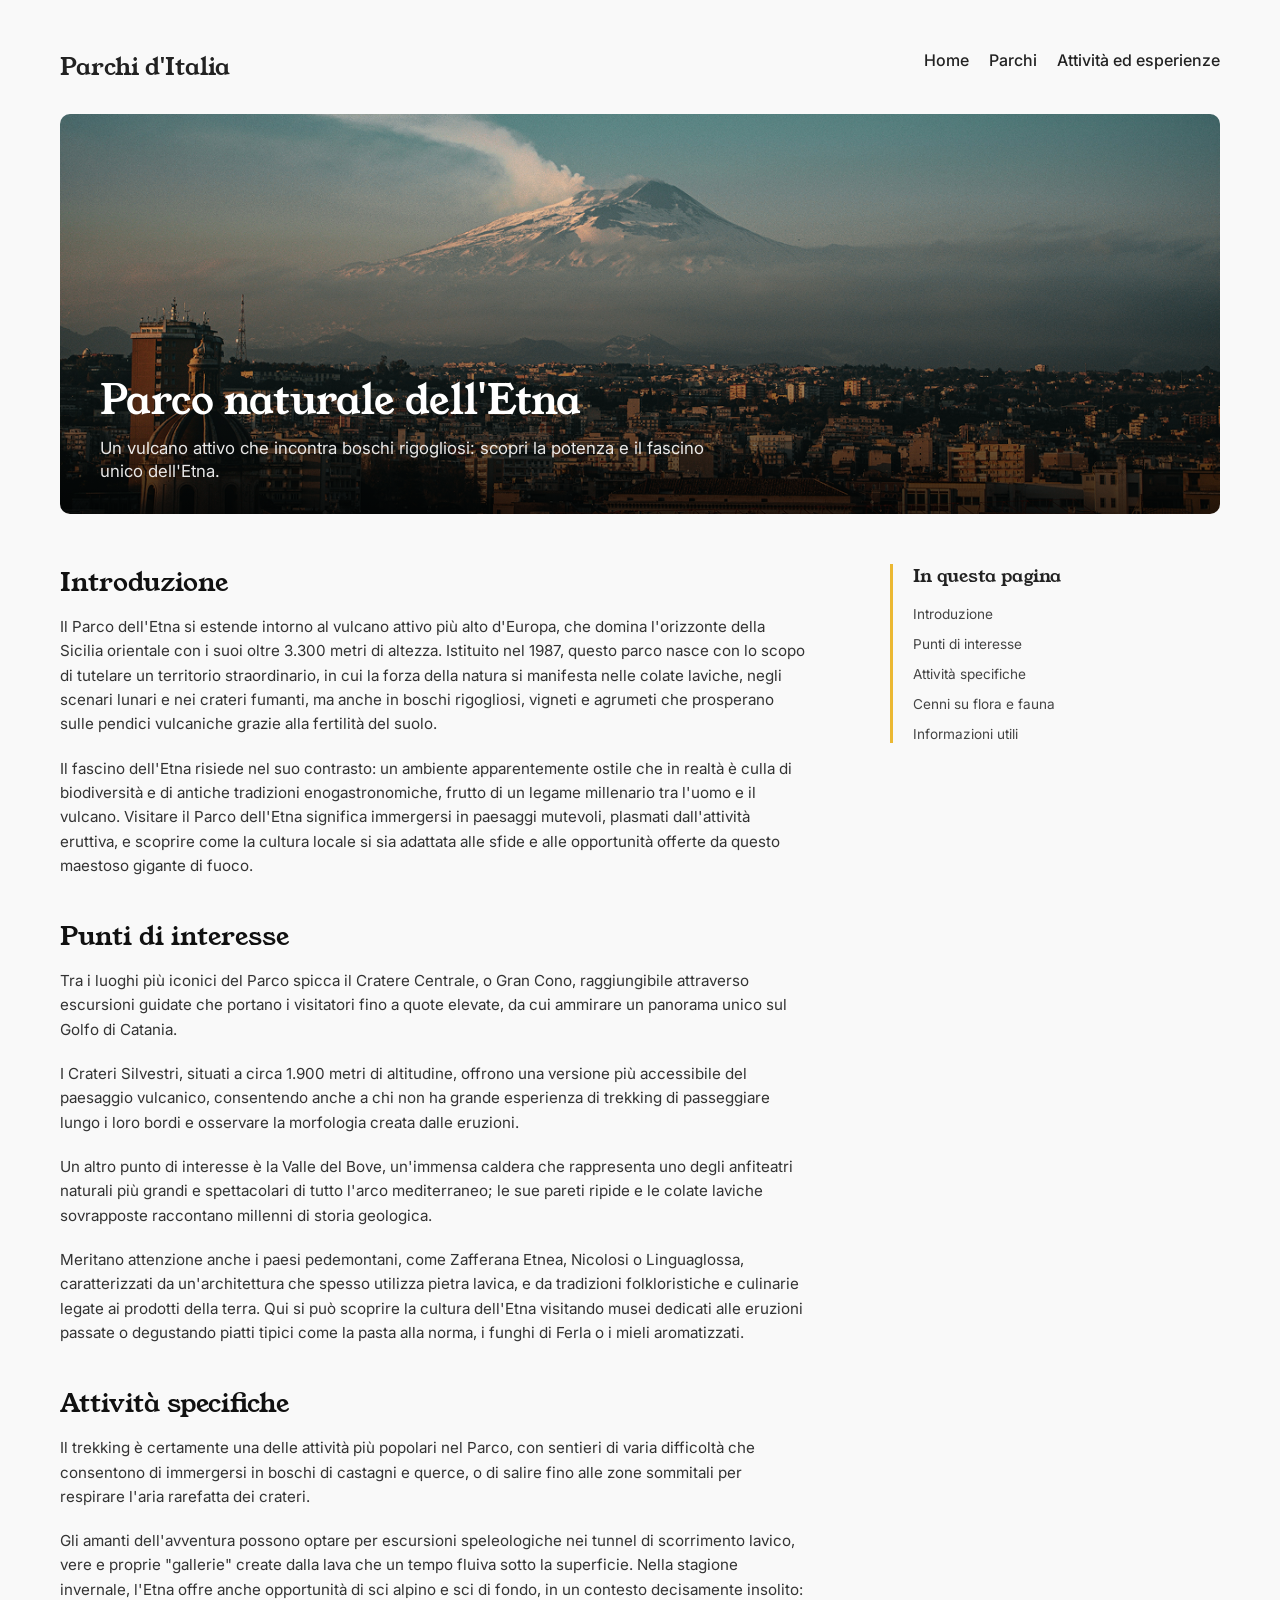
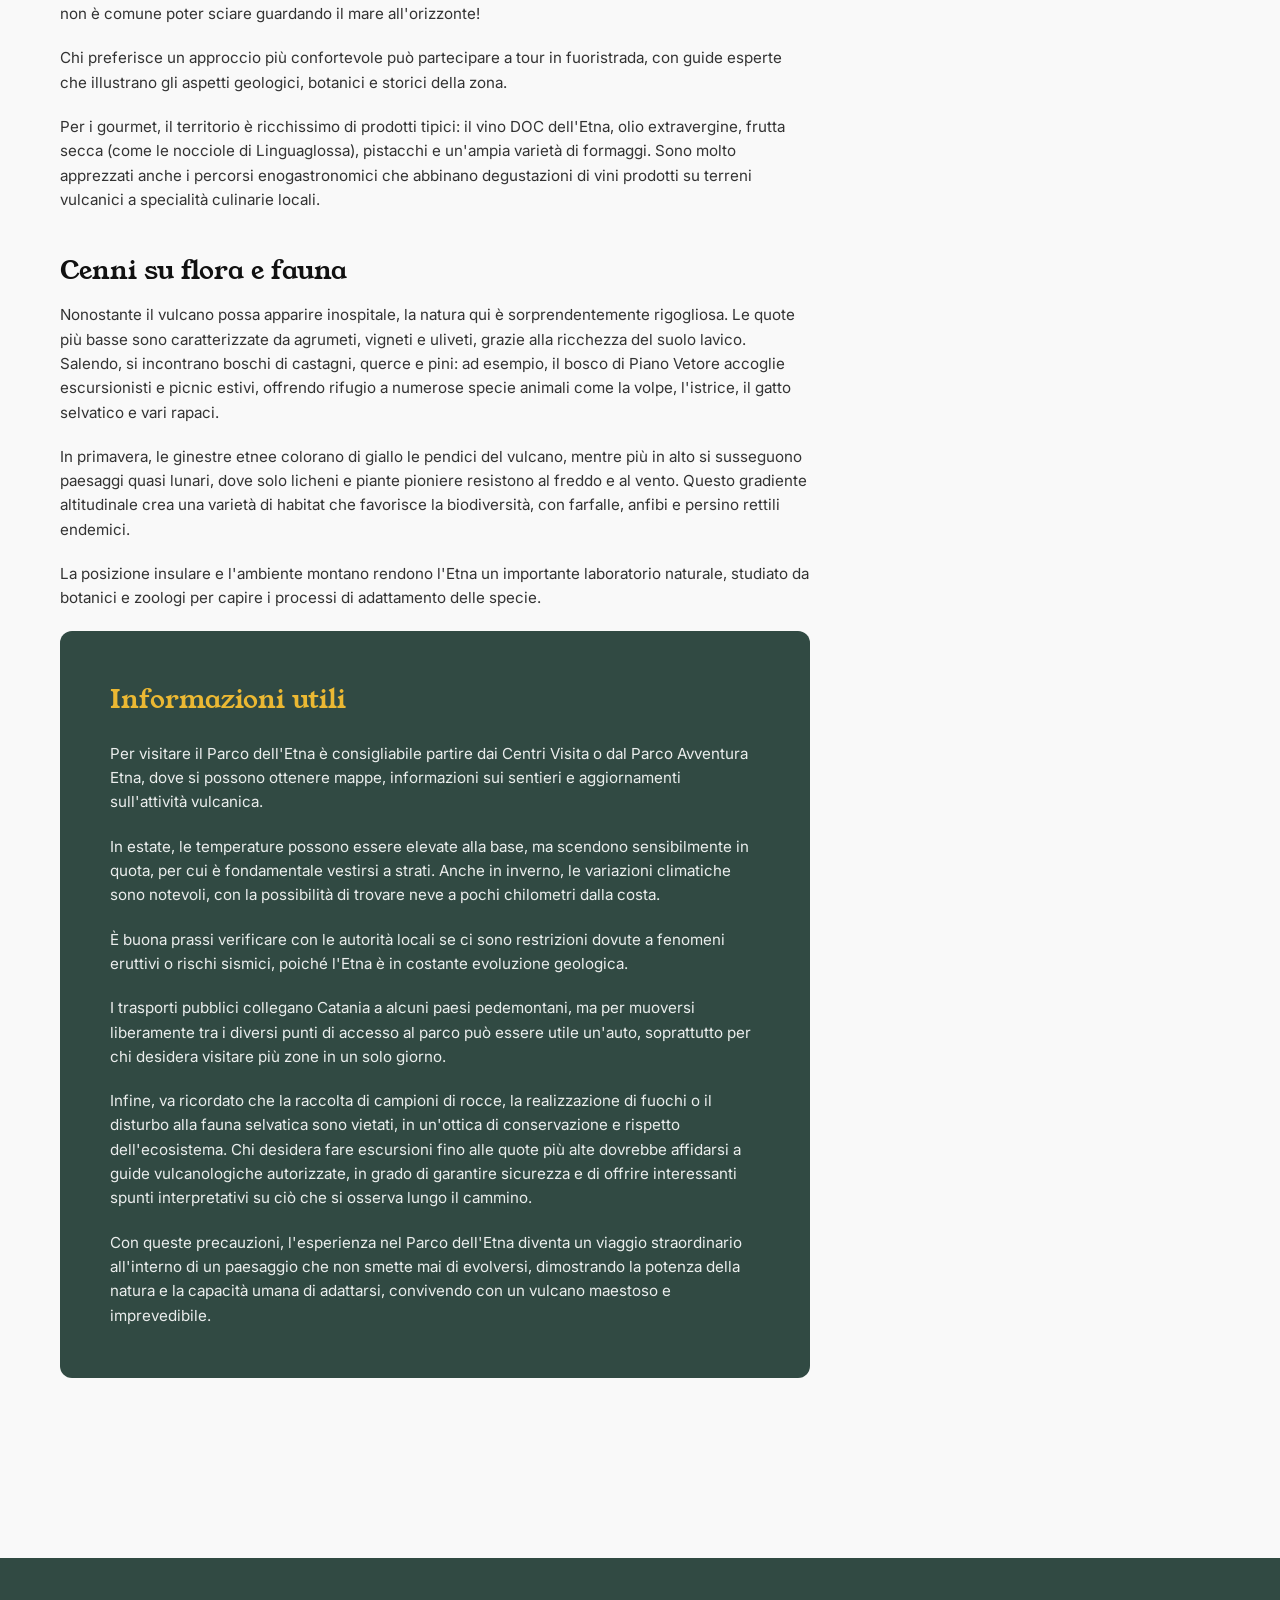
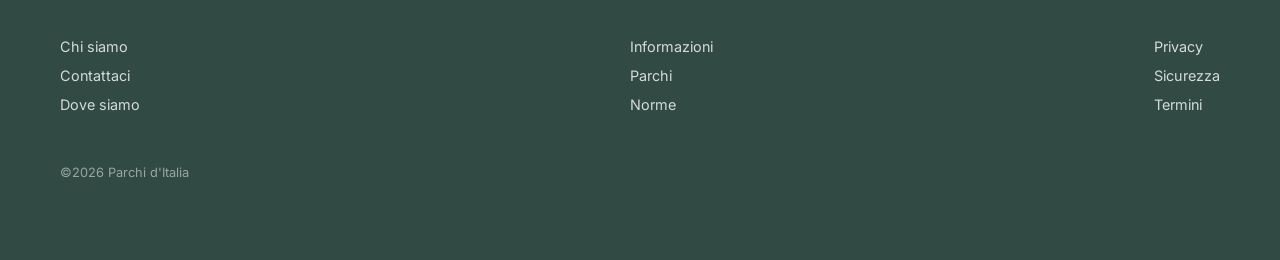
==== etna.html @ daa8528c "Initial commit" ====
<!DOCTYPE html>
<html lang="it">
<head>
    <meta charset="UTF-8">
    <meta name="viewport" content="width=device-width, initial-scale=1.0">
    <title>Parco Naturale dell'Etna - Parchi d'Italia</title>
    <link href="https://fonts.googleapis.com/css2?family=Inter:wght@400;500;600&family=Young+Serif&display=swap" rel="stylesheet">
    

    <link rel="stylesheet" href="etna.css">
</head>
<body>

    <div class="container">

        <header class="main-header">
            <a href="index.html" class="logo">Parchi d'Italia</a>
            <nav>
                <ul>
                    <li><a href="index.html">Home</a></li>
                    <li><a href="parchi.html">Parchi</a></li>
                    <li><a href="attività.html">Attività ed esperienze</a></li>
                </ul>
            </nav>
        </header>

        <main>

            <section class="hero-wrapper">
                <img src="img/etna pag.png" class="hero-img">
                <div class="overlay"></div>
                <div class="hero-content">
                    <h1>Parco naturale dell'Etna</h1>  
                    <p>Un vulcano attivo che incontra boschi rigogliosi: scopri la potenza e il fascino unico dell'Etna.</p>
                </div>
            </section>


            <div class="editorial-layout">

                <article class="article-content">
                    
                    <h2 id="introduzione">Introduzione</h2>
                    <p>Il Parco dell'Etna si estende intorno al vulcano attivo più alto d'Europa, che domina l'orizzonte della Sicilia orientale con i suoi oltre 3.300 metri di altezza. Istituito nel 1987, questo parco nasce con lo scopo di tutelare un territorio straordinario, in cui la forza della natura si manifesta nelle colate laviche, negli scenari lunari e nei crateri fumanti, ma anche in boschi rigogliosi, vigneti e agrumeti che prosperano sulle pendici vulcaniche grazie alla fertilità del suolo.</p>
                    <p>Il fascino dell'Etna risiede nel suo contrasto: un ambiente apparentemente ostile che in realtà è culla di biodiversità e di antiche tradizioni enogastronomiche, frutto di un legame millenario tra l'uomo e il vulcano. Visitare il Parco dell'Etna significa immergersi in paesaggi mutevoli, plasmati dall'attività eruttiva, e scoprire come la cultura locale si sia adattata alle sfide e alle opportunità offerte da questo maestoso gigante di fuoco.</p>

                    <h2 id="punti-interesse">Punti di interesse</h2>
                    <p>Tra i luoghi più iconici del Parco spicca il Cratere Centrale, o Gran Cono, raggiungibile attraverso escursioni guidate che portano i visitatori fino a quote elevate, da cui ammirare un panorama unico sul Golfo di Catania.</p>
                    <p>I Crateri Silvestri, situati a circa 1.900 metri di altitudine, offrono una versione più accessibile del paesaggio vulcanico, consentendo anche a chi non ha grande esperienza di trekking di passeggiare lungo i loro bordi e osservare la morfologia creata dalle eruzioni.</p>
                    <p>Un altro punto di interesse è la Valle del Bove, un'immensa caldera che rappresenta uno degli anfiteatri naturali più grandi e spettacolari di tutto l'arco mediterraneo; le sue pareti ripide e le colate laviche sovrapposte raccontano millenni di storia geologica.</p>
                    <p>Meritano attenzione anche i paesi pedemontani, come Zafferana Etnea, Nicolosi o Linguaglossa, caratterizzati da un'architettura che spesso utilizza pietra lavica, e da tradizioni folkloristiche e culinarie legate ai prodotti della terra. Qui si può scoprire la cultura dell'Etna visitando musei dedicati alle eruzioni passate o degustando piatti tipici come la pasta alla norma, i funghi di Ferla o i mieli aromatizzati.</p>

                    <h2 id="attivita">Attività specifiche</h2>
                    <p>Il trekking è certamente una delle attività più popolari nel Parco, con sentieri di varia difficoltà che consentono di immergersi in boschi di castagni e querce, o di salire fino alle zone sommitali per respirare l'aria rarefatta dei crateri.</p>
                    <p>Gli amanti dell'avventura possono optare per escursioni speleologiche nei tunnel di scorrimento lavico, vere e proprie "gallerie" create dalla lava che un tempo fluiva sotto la superficie. Nella stagione invernale, l'Etna offre anche opportunità di sci alpino e sci di fondo, in un contesto decisamente insolito: non è comune poter sciare guardando il mare all'orizzonte!</p>
                    <p>Chi preferisce un approccio più confortevole può partecipare a tour in fuoristrada, con guide esperte che illustrano gli aspetti geologici, botanici e storici della zona.</p>
                    <p>Per i gourmet, il territorio è ricchissimo di prodotti tipici: il vino DOC dell'Etna, olio extravergine, frutta secca (come le nocciole di Linguaglossa), pistacchi e un'ampia varietà di formaggi. Sono molto apprezzati anche i percorsi enogastronomici che abbinano degustazioni di vini prodotti su terreni vulcanici a specialità culinarie locali.</p>

                    <h2 id="flora-fauna">Cenni su flora e fauna</h2>
                    <p>Nonostante il vulcano possa apparire inospitale, la natura qui è sorprendentemente rigogliosa. Le quote più basse sono caratterizzate da agrumeti, vigneti e uliveti, grazie alla ricchezza del suolo lavico. Salendo, si incontrano boschi di castagni, querce e pini: ad esempio, il bosco di Piano Vetore accoglie escursionisti e picnic estivi, offrendo rifugio a numerose specie animali come la volpe, l'istrice, il gatto selvatico e vari rapaci.</p>
                    <p>In primavera, le ginestre etnee colorano di giallo le pendici del vulcano, mentre più in alto si susseguono paesaggi quasi lunari, dove solo licheni e piante pioniere resistono al freddo e al vento. Questo gradiente altitudinale crea una varietà di habitat che favorisce la biodiversità, con farfalle, anfibi e persino rettili endemici.</p>
                    <p>La posizione insulare e l'ambiente montano rendono l'Etna un importante laboratorio naturale, studiato da botanici e zoologi per capire i processi di adattamento delle specie.</p>


                    <div class="info-box" id="info-utili">
                        <h2>Informazioni utili</h2>
                        <p>Per visitare il Parco dell'Etna è consigliabile partire dai Centri Visita o dal Parco Avventura Etna, dove si possono ottenere mappe, informazioni sui sentieri e aggiornamenti sull'attività vulcanica.</p>
                        <p>In estate, le temperature possono essere elevate alla base, ma scendono sensibilmente in quota, per cui è fondamentale vestirsi a strati. Anche in inverno, le variazioni climatiche sono notevoli, con la possibilità di trovare neve a pochi chilometri dalla costa.</p>
                        <p>È buona prassi verificare con le autorità locali se ci sono restrizioni dovute a fenomeni eruttivi o rischi sismici, poiché l'Etna è in costante evoluzione geologica.</p>
                        <p>I trasporti pubblici collegano Catania a alcuni paesi pedemontani, ma per muoversi liberamente tra i diversi punti di accesso al parco può essere utile un'auto, soprattutto per chi desidera visitare più zone in un solo giorno.</p>
                        <p>Infine, va ricordato che la raccolta di campioni di rocce, la realizzazione di fuochi o il disturbo alla fauna selvatica sono vietati, in un'ottica di conservazione e rispetto dell'ecosistema. Chi desidera fare escursioni fino alle quote più alte dovrebbe affidarsi a guide vulcanologiche autorizzate, in grado di garantire sicurezza e di offrire interessanti spunti interpretativi su ciò che si osserva lungo il cammino.</p>
                        <p>Con queste precauzioni, l'esperienza nel Parco dell'Etna diventa un viaggio straordinario all'interno di un paesaggio che non smette mai di evolversi, dimostrando la potenza della natura e la capacità umana di adattarsi, convivendo con un vulcano maestoso e imprevedibile.</p>
                    </div>

                </article>


                <aside class="sidebar">
                    <div class="sidebar-menu">
                        <h3>In questa pagina</h3>
                        <ul>
                            <li><a href="#introduzione">Introduzione</a></li>
                            <li><a href="#punti-interesse">Punti di interesse</a></li>
                            <li><a href="#attivita">Attività specifiche</a></li>
                            <li><a href="#flora-fauna">Cenni su flora e fauna</a></li>
                            <li><a href="#info-utili">Informazioni utili</a></li>
                        </ul>
                    </div>
                </aside>

            </div>
        </main>
    </div>

    <footer class="main-footer">
        <div class="container footer-grid">
            <div class="footer-col">
                <a href="#">Chi siamo</a>
                <a href="#">Contattaci</a>
                <a href="#">Dove siamo</a>
                <p class="copyright">©2026 Parchi d'Italia</p>
            </div>
            <div class="footer-col">
                <a href="#">Informazioni</a>
                <a href="#">Parchi</a>
                <a href="#">Norme</a>
            </div>
            <div class="footer-col">
                <a href="#">Privacy</a>
                <a href="#">Sicurezza</a>
                <a href="#">Termini</a>
            </div>
        </div>
    </footer>

</body>
</html>
---- etna.css ----
* {
    margin: 0;
    padding: 0;
    box-sizing: border-box;
}

body {
    font-family: 'Inter', sans-serif;
    background-color: #F9F9F9;
    color: #222;
}

.logo {
    text-decoration: none; 
    color: #222;           
    font-size: 1.5rem;     
}

.container {
    max-width: 1200px;
    margin: 0 auto;
    padding: 20px;
}

h1, h2, h3, .logo {
    font-family: 'Young Serif', serif;
    font-weight: 400;
}


.main-header {
    display: flex;
    justify-content: space-between;
    padding: 30px 0;
}

nav ul {
    display: flex;
    gap: 20px;
    list-style: none;
}

nav a {
    text-decoration: none;
    color: #222;
    font-weight: 500;
}

.hero-wrapper {
    position: relative;
    height: 400px;
    margin-bottom: 50px;
    overflow: hidden;
    border-radius: 10px;
}

.hero-img {
    position: absolute;
    top: 0;
    left: 0;
    width: 100%;
    height: 100%;
    object-fit: cover;
    z-index: 1;
}

.overlay {
    position: absolute;
    bottom: 0;
    left: 0;
    width: 100%;
    height: 60%;
    background: linear-gradient(to top, rgba(0, 0, 0, 0.8), transparent);
    z-index: 2;
}

.hero-content {
    position: absolute;
    bottom: 0;
    left: 0;
    width: 100%;
    padding: 30px 40px;
    color: white;
    z-index: 3;
}

.hero-content h1 {
    font-size: 2.5rem;
    margin-bottom: 8px;
}

.hero-content p {
    font-size: 1.05rem;
    opacity: 0.9;
    max-width: 650px;
    line-height: 1.4;
}

.editorial-layout {
    display: flex;
    gap: 80px;
    margin-bottom: 60px;
    align-items: flex-start;
}

.article-content {
    flex: 1;
    max-width: 750px;
}

.article-content p {
    margin-bottom: 20px;
    line-height: 1.6;
    font-size: 0.95rem;
    color: #333;
}

.article-content h2 {
    font-size: 1.6rem;
    margin: 40px 0 15px 0;
    color: #111;
}

.article-content h2:first-child {
    margin-top: 0;
}

.sidebar {
    width: 250px;
    flex-shrink: 0;
}

.sidebar-menu {
    border-left: 3px solid #EBB833;
    padding-left: 20px;
    position: sticky;
    top: 40px;
}

.sidebar-menu h3 {
    font-size: 1.1rem;
    margin-bottom: 15px;
    color: #222;
}

.sidebar-menu ul {
    list-style: none;
    display: flex;
    flex-direction: column;
    gap: 10px;
}

.sidebar-menu a {
    text-decoration: none;
    color: #444;
    font-size: 0.85rem;
    transition: color 0.2s;
}

.sidebar-menu a:hover {
    color: #EBB833;
}

.info-box {
    background-color: #314A43;
    color: white;
    padding: 50px;
    border-radius: 12px;
    margin-bottom: 100px;
}

.info-box h2 {
    color: #EBB833;
    font-size: 1.6rem;
    margin-top: 0;
    margin-bottom: 25px;
}

.info-box p {
    color: rgba(255, 255, 255, 0.9);
    line-height: 1.6;
    font-size: 0.95rem;
    margin-bottom: 20px;
    max-width: 950px;
}

.info-box p:last-child {
    margin-bottom: 0;
}

.main-footer {
    background-color: #314A43;
    color: white;
    padding: 60px 0;
}

.footer-grid {
    display: flex;
    justify-content: space-between;
}

.footer-col {
    display: flex;
    flex-direction: column;
    gap: 12px;
}

.footer-col a {
    color: white;
    text-decoration: none;
    opacity: 0.8;
    font-size: 0.9rem;
}

.copyright {
    margin-top: 40px;
    font-size: 0.8rem;
    opacity: 0.5;
}
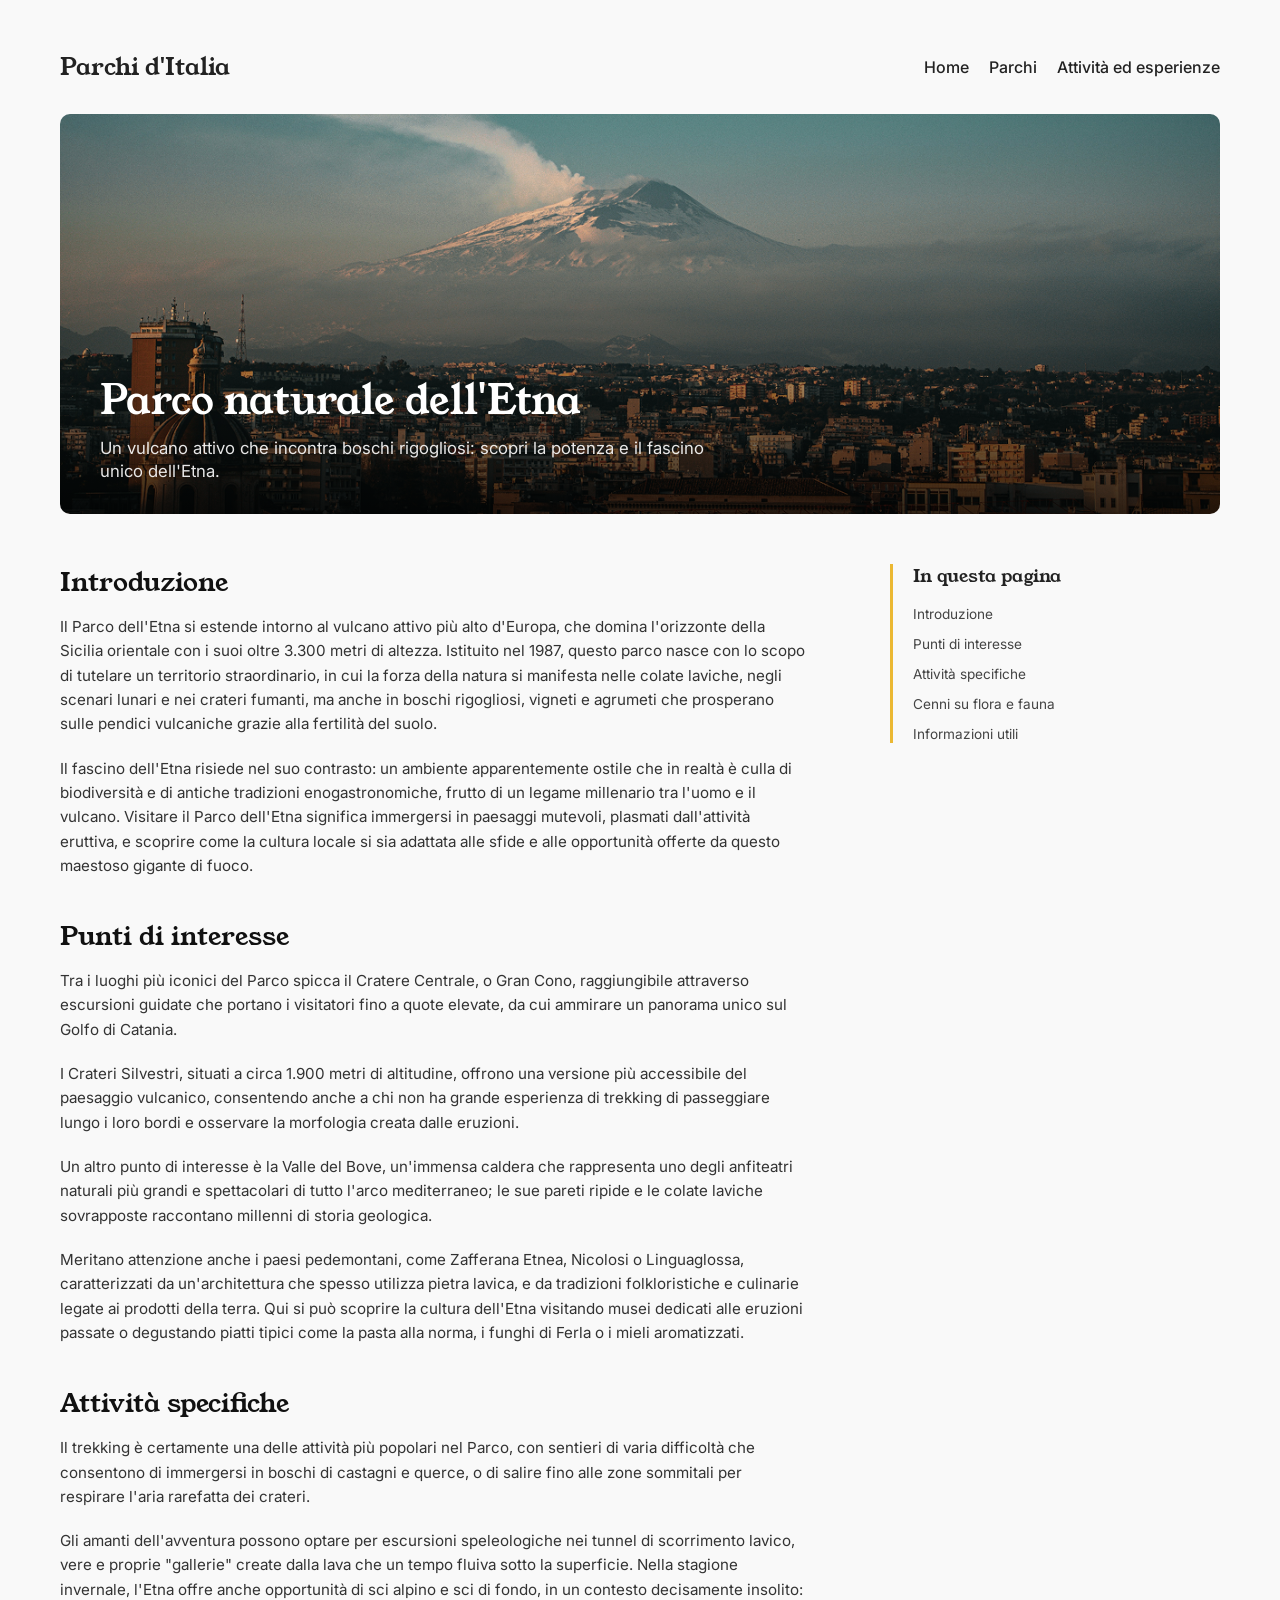
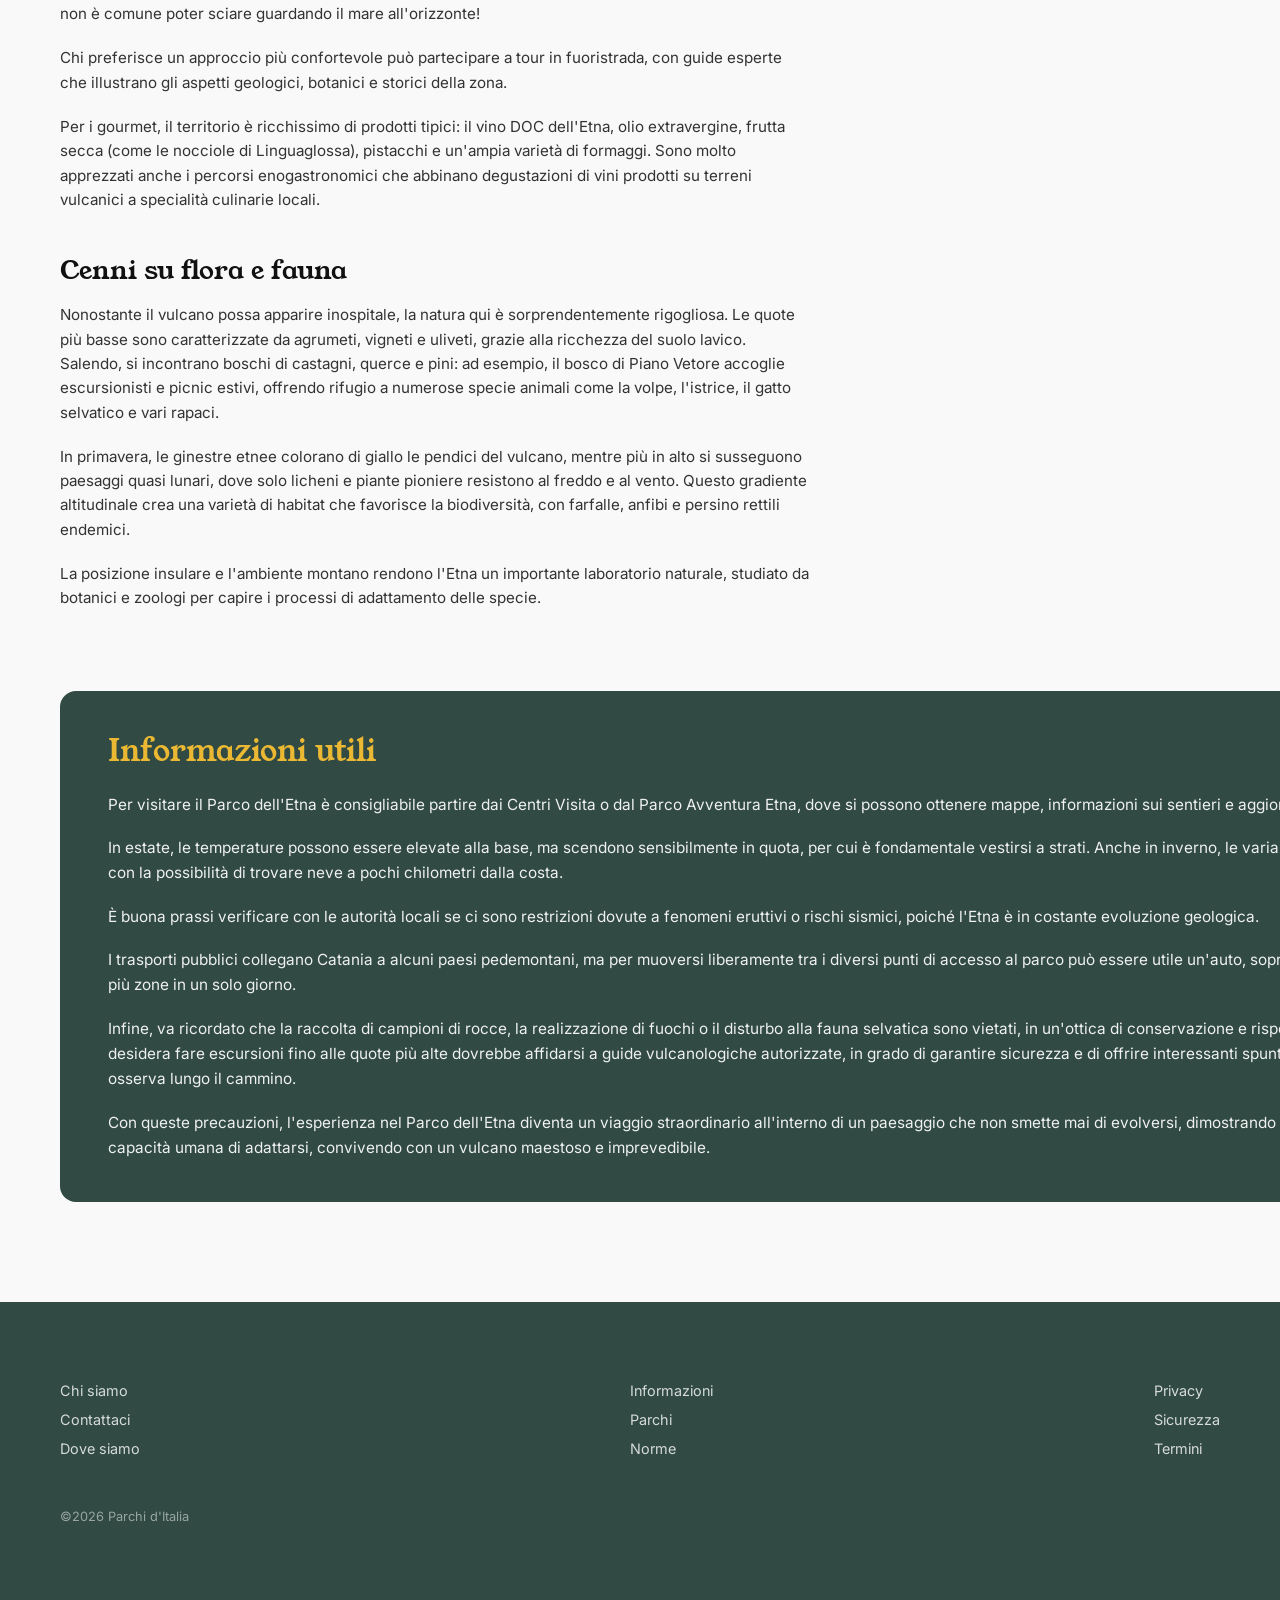
==== commit 46b0668c: "Restore 'Informazioni utili' section in etna.html Reintroduced the 'Informazioni utili' section in a" ====
--- a/etna.html
+++ b/etna.html
@@ -62,15 +62,7 @@
                     <p>La posizione insulare e l'ambiente montano rendono l'Etna un importante laboratorio naturale, studiato da botanici e zoologi per capire i processi di adattamento delle specie.</p>
 
 
-                    <div class="info-box" id="info-utili">
-                        <h2>Informazioni utili</h2>
-                        <p>Per visitare il Parco dell'Etna è consigliabile partire dai Centri Visita o dal Parco Avventura Etna, dove si possono ottenere mappe, informazioni sui sentieri e aggiornamenti sull'attività vulcanica.</p>
-                        <p>In estate, le temperature possono essere elevate alla base, ma scendono sensibilmente in quota, per cui è fondamentale vestirsi a strati. Anche in inverno, le variazioni climatiche sono notevoli, con la possibilità di trovare neve a pochi chilometri dalla costa.</p>
-                        <p>È buona prassi verificare con le autorità locali se ci sono restrizioni dovute a fenomeni eruttivi o rischi sismici, poiché l'Etna è in costante evoluzione geologica.</p>
-                        <p>I trasporti pubblici collegano Catania a alcuni paesi pedemontani, ma per muoversi liberamente tra i diversi punti di accesso al parco può essere utile un'auto, soprattutto per chi desidera visitare più zone in un solo giorno.</p>
-                        <p>Infine, va ricordato che la raccolta di campioni di rocce, la realizzazione di fuochi o il disturbo alla fauna selvatica sono vietati, in un'ottica di conservazione e rispetto dell'ecosistema. Chi desidera fare escursioni fino alle quote più alte dovrebbe affidarsi a guide vulcanologiche autorizzate, in grado di garantire sicurezza e di offrire interessanti spunti interpretativi su ciò che si osserva lungo il cammino.</p>
-                        <p>Con queste precauzioni, l'esperienza nel Parco dell'Etna diventa un viaggio straordinario all'interno di un paesaggio che non smette mai di evolversi, dimostrando la potenza della natura e la capacità umana di adattarsi, convivendo con un vulcano maestoso e imprevedibile.</p>
-                    </div>
+            
 
                 </article>
 
@@ -89,6 +81,15 @@
                 </aside>
 
             </div>
+              <div class="info-box" id="info-utili">
+                        <h2>Informazioni utili</h2>
+                        <p>Per visitare il Parco dell'Etna è consigliabile partire dai Centri Visita o dal Parco Avventura Etna, dove si possono ottenere mappe, informazioni sui sentieri e aggiornamenti sull'attività vulcanica.</p>
+                        <p>In estate, le temperature possono essere elevate alla base, ma scendono sensibilmente in quota, per cui è fondamentale vestirsi a strati. Anche in inverno, le variazioni climatiche sono notevoli, con la possibilità di trovare neve a pochi chilometri dalla costa.</p>
+                        <p>È buona prassi verificare con le autorità locali se ci sono restrizioni dovute a fenomeni eruttivi o rischi sismici, poiché l'Etna è in costante evoluzione geologica.</p>
+                        <p>I trasporti pubblici collegano Catania a alcuni paesi pedemontani, ma per muoversi liberamente tra i diversi punti di accesso al parco può essere utile un'auto, soprattutto per chi desidera visitare più zone in un solo giorno.</p>
+                        <p>Infine, va ricordato che la raccolta di campioni di rocce, la realizzazione di fuochi o il disturbo alla fauna selvatica sono vietati, in un'ottica di conservazione e rispetto dell'ecosistema. Chi desidera fare escursioni fino alle quote più alte dovrebbe affidarsi a guide vulcanologiche autorizzate, in grado di garantire sicurezza e di offrire interessanti spunti interpretativi su ciò che si osserva lungo il cammino.</p>
+                        <p>Con queste precauzioni, l'esperienza nel Parco dell'Etna diventa un viaggio straordinario all'interno di un paesaggio che non smette mai di evolversi, dimostrando la potenza della natura e la capacità umana di adattarsi, convivendo con un vulcano maestoso e imprevedibile.</p>
+                    </div>
         </main>
     </div>
 
@@ -114,4 +115,4 @@
     </footer>
 
 </body>
-</html>+</html>
--- a/etna.css
+++ b/etna.css
@@ -1,4 +1,3 @@
-
 * {
     margin: 0;
     padding: 0;
@@ -28,10 +27,10 @@
     font-weight: 400;
 }
 
-
 .main-header {
     display: flex;
     justify-content: space-between;
+    align-items: center;
     padding: 30px 0;
 }
 
@@ -97,32 +96,37 @@
     line-height: 1.4;
 }
 
-.editorial-layout {
+.editorial-layout,
+.park-detail-layout {
     display: flex;
     gap: 80px;
     margin-bottom: 60px;
     align-items: flex-start;
 }
 
-.article-content {
+.article-content,
+.park-info {
     flex: 1;
     max-width: 750px;
 }
 
-.article-content p {
+.article-content p,
+.park-info p {
     margin-bottom: 20px;
     line-height: 1.6;
     font-size: 0.95rem;
     color: #333;
 }
 
-.article-content h2 {
+.article-content h2,
+.park-info h2 {
     font-size: 1.6rem;
     margin: 40px 0 15px 0;
     color: #111;
 }
 
-.article-content h2:first-child {
+.article-content h2:first-child,
+.park-info h2:first-child {
     margin-top: 0;
 }
 
@@ -162,30 +166,40 @@
     color: #EBB833;
 }
 
-.info-box {
+.info-box,
+.useful-info {
     background-color: #314A43;
-    color: white;
-    padding: 50px;
-    border-radius: 12px;
-    margin-bottom: 100px;
-}
-
-.info-box h2 {
+    color: #ffffff;
+    padding: 42px 48px;
+    border-radius: 16px;
+    margin-top: 40px;
+    margin-bottom: 80px;
+    width: calc(100% + 345px);
+    max-width: none;
+    box-sizing: border-box;
+}
+
+.info-box h2,
+.useful-info h2 {
+    font-family: 'Young Serif', serif;
     color: #EBB833;
-    font-size: 1.6rem;
+    font-size: 1.85rem;
     margin-top: 0;
-    margin-bottom: 25px;
-}
-
-.info-box p {
-    color: rgba(255, 255, 255, 0.9);
-    line-height: 1.6;
-    font-size: 0.95rem;
-    margin-bottom: 20px;
-    max-width: 950px;
-}
-
-.info-box p:last-child {
+    margin-bottom: 22px;
+    line-height: 1.25;
+}
+
+.info-box p,
+.useful-info p {
+    color: rgba(255, 255, 255, 0.92);
+    line-height: 1.65;
+    font-size: 0.96rem;
+    margin-bottom: 18px;
+    max-width: none;
+}
+
+.info-box p:last-child,
+.useful-info p:last-child {
     margin-bottom: 0;
 }
 
@@ -217,4 +231,191 @@
     margin-top: 40px;
     font-size: 0.8rem;
     opacity: 0.5;
-}+}
+
+@media (max-width: 768px) {
+    .container {
+        padding: 0 16px;
+        width: 100%;
+    }
+
+       .main-header {
+        display: flex;
+        flex-direction: row;
+        justify-content: space-between;
+        align-items: center;
+        padding: 15px 0;
+        width: calc(100% + 145px);
+        max-width: none;
+    }
+
+    .logo {
+        font-size: 1.4rem;
+    }
+
+    nav ul {
+        flex-direction: row;
+        flex-wrap: wrap;
+        justify-content: center;
+        gap: 15px;
+        padding: 0;
+        margin: 0;
+    }
+
+    nav a {
+        font-size: 0.88rem;
+        white-space: nowrap;
+    }
+
+    .hero-wrapper {
+        height: 220px;
+        margin-bottom: 25px;
+        border-radius: 8px;
+        width:calc(100% + 145px);
+        max-width: none;
+    }
+
+    .hero-content {
+        padding: 18px;
+    }
+
+    .hero-content h1 {
+        font-size: 1.45rem;
+        line-height: 1.25;
+        margin-bottom: 6px;
+    }
+
+    .hero-content p {
+        font-size: 0.85rem;
+        line-height: 1.4;
+    }
+
+    main,
+    .park-detail,
+    .park-detail-layout,
+    .detail-container,
+    .content-wrapper {
+        display: flex;
+        flex-direction: column;
+        width: 100%;
+        gap: 24px;
+        margin-bottom: 35px;
+    }
+
+    .editorial-layout {
+        display: flex;
+        flex-direction: row; 
+        align-items: flex-start;
+        gap: 15px; 
+    }
+
+    .article-content,
+    .park-info,
+    .park-description {
+        flex: 1;
+        width: auto;
+        max-width: 100%;
+    }
+
+    .article-content h2,
+    .park-info h2,
+    .park-description h2 {
+        font-size: 1.45rem;
+        line-height: 1.3;
+        margin: 20px 0 10px 0;
+    }
+
+    .article-content p,
+    .park-info p,
+    .park-description p {
+        font-size: 0.92rem;
+        line-height: 1.55;
+        margin-bottom: 14px;
+    }
+
+    .sidebar {
+        width: 130px; 
+        flex-shrink: 0;
+        order: 0; 
+        margin: 0;
+    }
+
+    .sidebar-menu {
+        position: static;
+        border-left: 3px solid #EBB833;
+        padding-left: 10px;
+    }
+
+    .info-box,
+    .info-sidebar,
+    .useful-info {
+        display: block;
+        width: 100vw;
+        max-width: 100%;
+        margin-left: 0%;
+
+        border-radius: 14px;
+        padding: 28px 22px;
+        margin-top: 32px;
+        margin-bottom: 35px;
+        box-sizing: border-box;
+    }
+
+    .info-box h2,
+    .info-box h3,
+    .info-sidebar h2,
+    .info-sidebar h3,
+    .useful-info h2,
+    .useful-info h3 {
+        font-size: 1.45rem;
+        line-height: 1.3;
+        margin-bottom: 16px;
+    }
+
+    .info-box p,
+    .info-sidebar p,
+    .useful-info p {
+        font-size: 0.9rem;
+        line-height: 1.55;
+        margin-bottom: 14px;
+    }
+.main-footer {
+     width: calc(100% + 145px);
+     max-width: none;
+     }
+
+     .footer-grid {
+        flex-direction: row;
+        gap: 24px;
+    }
+
+    .copyright {
+        margin-top: 24px;
+}
+}
+     @media (max-width: 480px) {
+    .main-header {
+        flex-direction: column;
+        gap: 10px;
+    }
+
+    .hero-wrapper {
+        height: 220px;
+    }
+
+    .hero-content h1 {
+        font-size: 1.45rem;
+    }
+
+    .hero-content p {
+        font-size: 0.85rem;
+    }
+
+    .info-box,
+    .info-sidebar,
+    aside,
+    .useful-info {
+        padding: 22px 18px;
+        border-radius: 12px;
+    }
+    }
